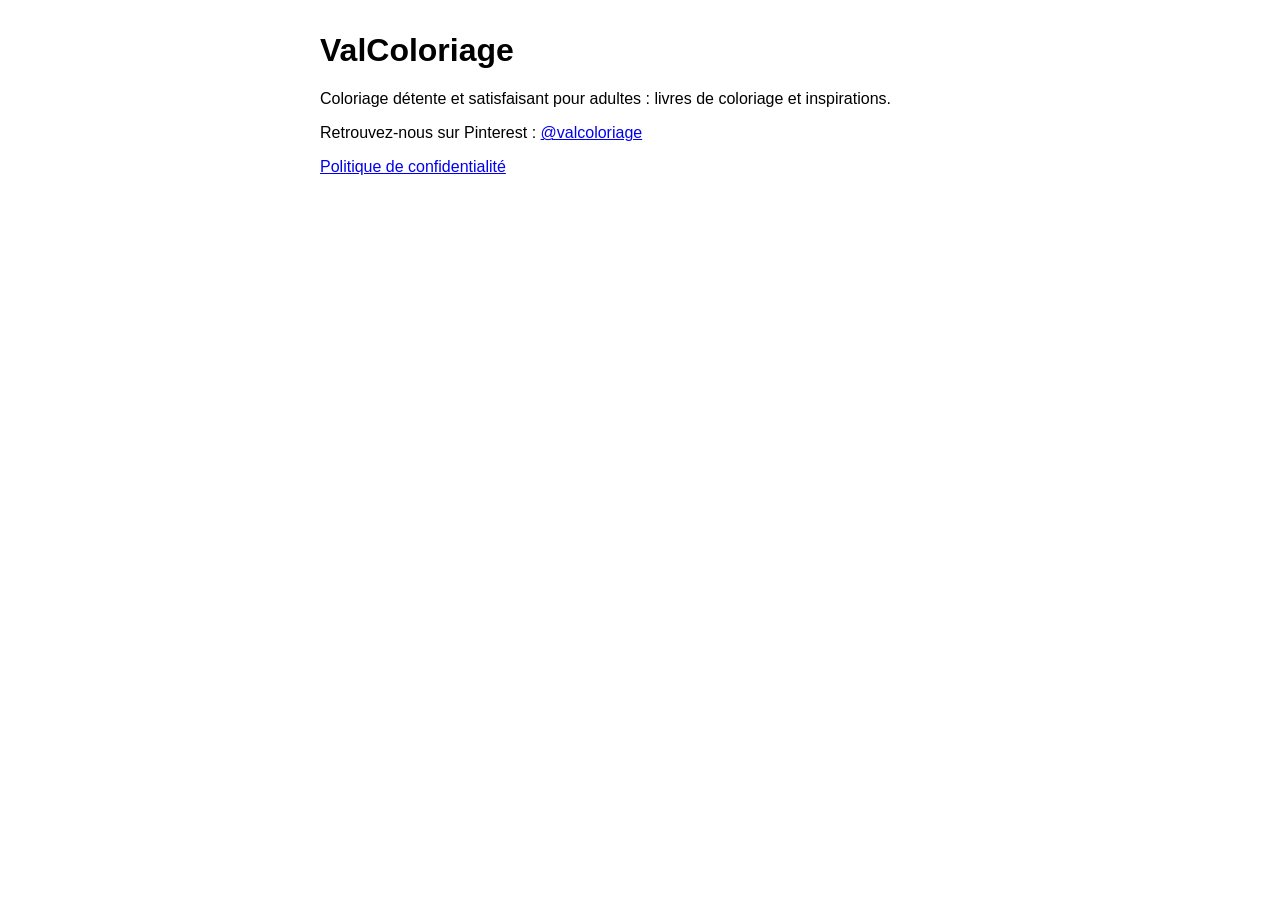
==== index.html @ 1a235e5b "Ajout de index.html" ====
<!doctype html><html lang="fr"><head><meta charset="utf-8"><meta name="viewport" content="width=device-width,initial-scale=1"><title>ValColoriage – coloriage détente &amp; satisfaisant</title></head>
<body style="font-family:sans-serif;max-width:640px;margin:2em auto;padding:0 1em">
<h1>ValColoriage</h1><p>Coloriage détente et satisfaisant pour adultes : livres de coloriage et inspirations.</p>
<p>Retrouvez-nous sur Pinterest : <a href="https://www.pinterest.com/valcoloriage/">@valcoloriage</a></p>
<p><a href="confidentialite.html">Politique de confidentialité</a></p></body></html>
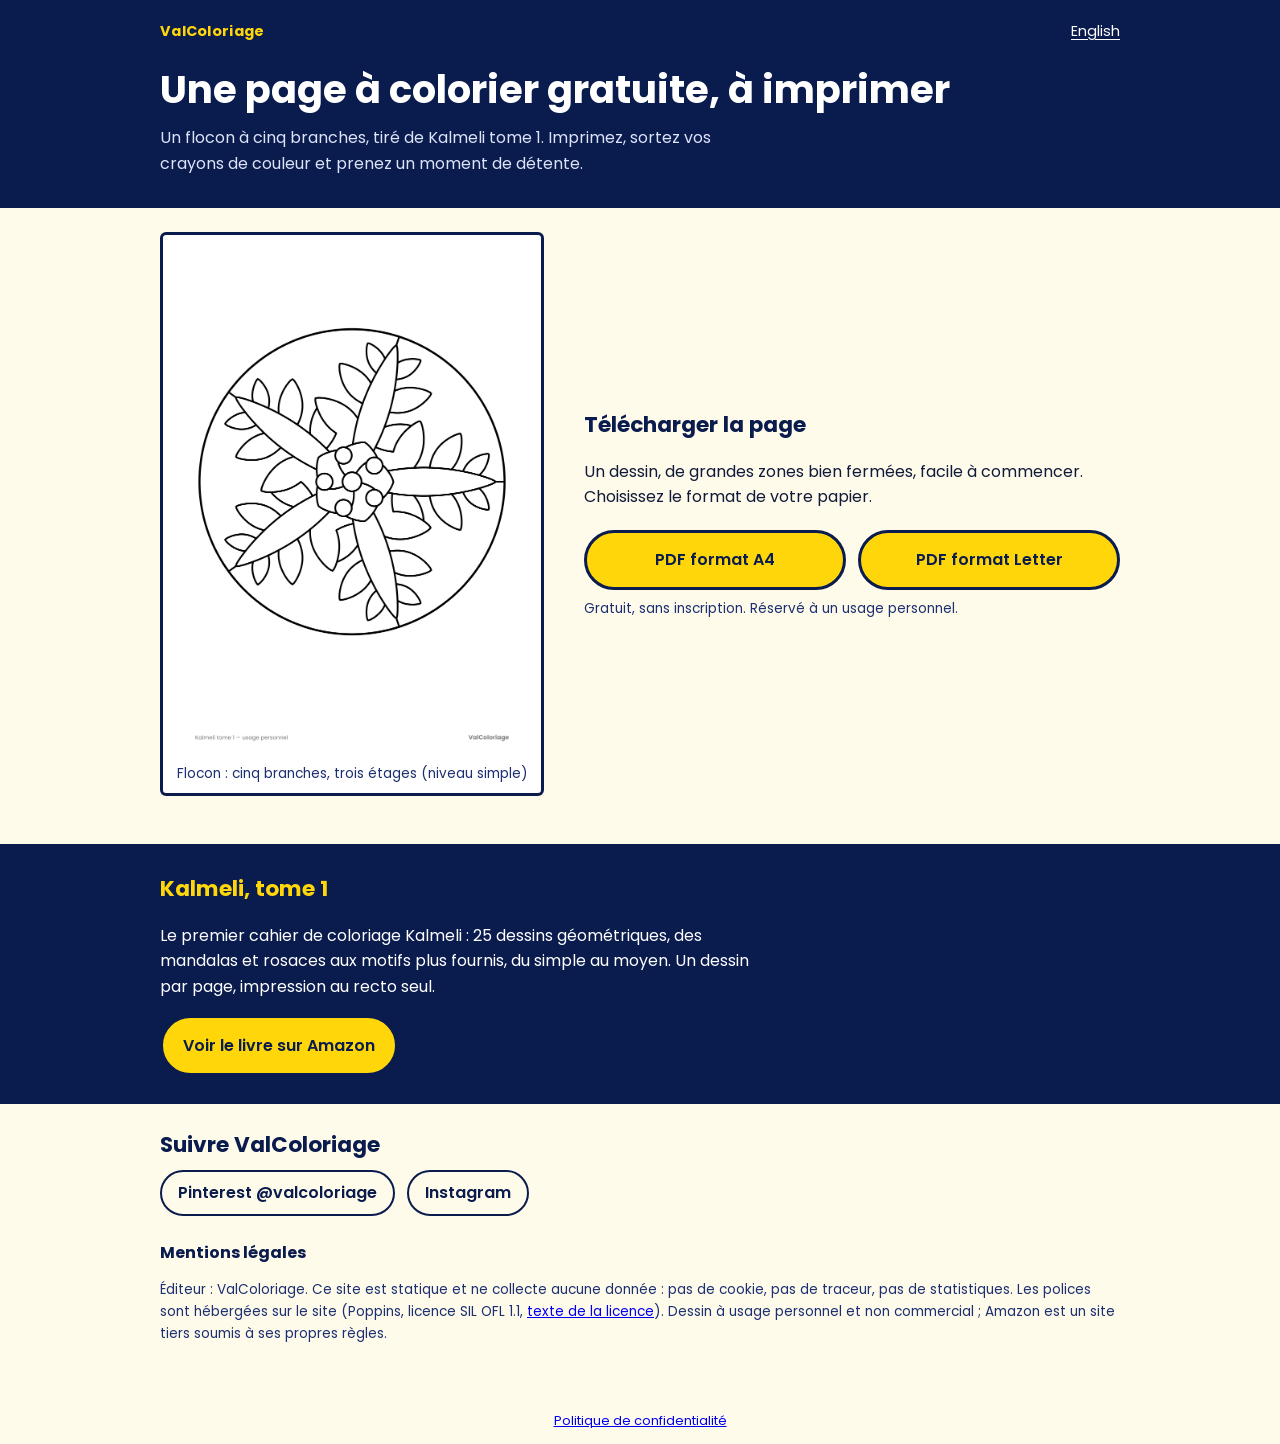
==== commit 4c2a6c7b: "Page gratuite à imprimer (flocon, Kalmeli tome 1), FR et EN, lien Amazon et réseaux" ====
--- a/index.html
+++ b/index.html
@@ -1,5 +1,70 @@
-<!doctype html><html lang="fr"><head><meta charset="utf-8"><meta name="viewport" content="width=device-width,initial-scale=1"><title>ValColoriage – coloriage détente &amp; satisfaisant</title></head>
-<body style="font-family:sans-serif;max-width:640px;margin:2em auto;padding:0 1em">
-<h1>ValColoriage</h1><p>Coloriage détente et satisfaisant pour adultes : livres de coloriage et inspirations.</p>
-<p>Retrouvez-nous sur Pinterest : <a href="https://www.pinterest.com/valcoloriage/">@valcoloriage</a></p>
-<p><a href="confidentialite.html">Politique de confidentialité</a></p></body></html>
+<!doctype html>
+<html lang="fr">
+<head>
+<meta charset="utf-8">
+<meta name="viewport" content="width=device-width, initial-scale=1">
+<title>Page à colorier gratuite : flocon à imprimer | ValColoriage</title>
+<meta name="description" content="Un flocon à colorier à imprimer gratuitement, en PDF A4 ou Letter. Coloriage adulte, motif géométrique pour un moment de détente, extrait de Kalmeli tome 1.">
+<link rel="stylesheet" href="style.css">
+</head>
+<body>
+<header>
+  <div class="contenu">
+    <div class="barre">
+      <span class="marque">ValColoriage</span>
+      <span class="langue"><a href="en/index.html" hreflang="en" lang="en">English</a></span>
+    </div>
+    <h1>Une page à colorier gratuite, à imprimer</h1>
+    <p class="accroche">Un flocon à cinq branches, tiré de Kalmeli tome 1. Imprimez, sortez vos crayons de couleur et prenez un moment de détente.</p>
+  </div>
+</header>
+
+<main>
+  <div class="contenu">
+    <div class="page-gratuite">
+      <figure class="apercu">
+        <img src="img/apercu-flocon.png" width="900" height="1273" alt="Page à colorier : un flocon à cinq branches à rameaux feuillus, dans un grand cercle, en traits noirs sur fond blanc.">
+        <figcaption>Flocon : cinq branches, trois étages (niveau simple)</figcaption>
+      </figure>
+      <div>
+        <h2>Télécharger la page</h2>
+        <p>Un dessin, de grandes zones bien fermées, facile à commencer. Choisissez le format de votre papier.</p>
+        <div class="boutons">
+          <a class="bouton" href="pdf/kalmeli-t1-flocon-a4.pdf" download>PDF format A4</a>
+          <a class="bouton" href="pdf/kalmeli-t1-flocon-letter.pdf" download>PDF format Letter</a>
+        </div>
+        <p class="note">Gratuit, sans inscription. Réservé à un usage personnel.</p>
+      </div>
+    </div>
+  </div>
+</main>
+
+<section class="livre" id="livre">
+  <div class="contenu">
+    <h2>Kalmeli, tome 1</h2>
+    <p>Le premier cahier de coloriage Kalmeli : 25 dessins géométriques, des mandalas et rosaces aux motifs plus fournis, du simple au moyen. Un dessin par page, impression au recto seul.</p>
+    <!-- Lien Amazon FR du tome 1 -->
+    <a class="bouton" href="https://www.amazon.fr/dp/B0HP1N9DHW" rel="noopener">Voir le livre sur Amazon</a>
+  </div>
+</section>
+
+<section class="reseaux" id="reseaux">
+  <div class="contenu">
+    <h2>Suivre ValColoriage</h2>
+    <!-- À REMPLIR : URL des pages sociales (inconnues à ce jour, à confirmer par Léo avant publication). -->
+    <ul>
+      <li><a href="https://www.pinterest.com/valcoloriage/" rel="noopener">Pinterest @valcoloriage</a></li>
+      <li><a href="https://www.instagram.com/livreskalmeli/" rel="noopener">Instagram</a></li>
+    </ul>
+  </div>
+</section>
+
+<footer>
+  <div class="contenu">
+    <h2 id="mentions">Mentions légales</h2>
+    <p>Éditeur : ValColoriage. Ce site est statique et ne collecte aucune donnée : pas de cookie, pas de traceur, pas de statistiques. Les polices sont hébergées sur le site (Poppins, licence SIL OFL 1.1, <a href="fonts/OFL-Poppins.txt">texte de la licence</a>). Dessin à usage personnel et non commercial ; Amazon est un site tiers soumis à ses propres règles.</p>
+  </div>
+</footer>
+<p style="text-align:center;font-size:.8em"><a href="confidentialite.html">Politique de confidentialité</a></p>
+</body>
+</html>
--- a/style.css
+++ b/style.css
@@ -0,0 +1,72 @@
+/* ValColoriage : page gratuite Kalmeli tome 1. Aucune ressource externe. Couleurs de la couverture : bleu nuit #0A1B4D, jaune #FFD60A. */
+@font-face { font-family: "Poppins"; src: url("fonts/Poppins-Regular.ttf") format("truetype"); font-weight: 400; font-display: swap; }
+@font-face { font-family: "Poppins"; src: url("fonts/Poppins-SemiBold.ttf") format("truetype"); font-weight: 600; font-display: swap; }
+@font-face { font-family: "Poppins"; src: url("fonts/Poppins-Bold.ttf") format("truetype"); font-weight: 700; font-display: swap; }
+
+:root {
+  --nuit: #0A1B4D;
+  --nuit-clair: #1B2F72;
+  --jaune: #FFD60A;
+  --creme: #FFFBEA;
+  --texte: #101A3A;
+}
+* { box-sizing: border-box; }
+html { -webkit-text-size-adjust: 100%; }
+body {
+  margin: 0;
+  font-family: "Poppins", system-ui, sans-serif;
+  font-size: 1rem;
+  line-height: 1.6;
+  color: var(--texte);
+  background: var(--creme);
+}
+.contenu { width: 100%; max-width: 62rem; margin: 0 auto; padding: 0 1rem; }
+
+header { background: var(--nuit); color: #fff; padding: 1.25rem 0 2rem; }
+.barre { display: flex; justify-content: space-between; align-items: center; gap: 1rem; font-size: 0.9rem; }
+.marque { font-weight: 700; letter-spacing: 0.02em; color: var(--jaune); }
+.langue a { color: #fff; text-decoration: underline; text-underline-offset: 3px; }
+h1 { font-size: 1.75rem; line-height: 1.2; margin: 1.5rem 0 0.75rem; font-weight: 700; }
+.accroche { margin: 0; color: #DDE3F8; max-width: 36rem; }
+
+main { padding: 1.5rem 0 1rem; }
+.page-gratuite { display: grid; gap: 1.5rem; }
+.apercu { margin: 0; background: #fff; border: 3px solid var(--nuit); border-radius: 6px; padding: 0.5rem; max-width: 24rem; width: 100%; justify-self: center; }
+.apercu img { display: block; width: 100%; height: auto; }
+.apercu figcaption { font-size: 0.85rem; text-align: center; padding-top: 0.5rem; color: var(--nuit-clair); }
+h2 { font-size: 1.35rem; margin: 0 0 0.5rem; color: var(--nuit); }
+.boutons { display: grid; gap: 0.75rem; margin: 1.25rem 0 0.5rem; }
+.bouton {
+  display: block; text-align: center; text-decoration: none; font-weight: 600;
+  padding: 0.9rem 1.25rem; border-radius: 999px; min-height: 3rem;
+  background: var(--jaune); color: var(--nuit); border: 3px solid var(--nuit);
+}
+.bouton:hover, .bouton:focus-visible { background: var(--nuit); color: var(--jaune); }
+.bouton.discret { background: transparent; }
+.bouton.discret:hover, .bouton.discret:focus-visible { background: var(--nuit); color: var(--jaune); }
+.note { font-size: 0.85rem; color: var(--nuit-clair); margin: 0.25rem 0 0; }
+.inactif { display: block; text-align: center; padding: 0.9rem 1.25rem; border-radius: 999px; border: 3px dashed var(--nuit-clair); color: var(--nuit-clair); font-weight: 600; }
+
+section.livre { background: var(--nuit); color: #fff; margin: 2rem 0 0; padding: 1.75rem 0; }
+section.livre h2 { color: var(--jaune); }
+section.livre p { max-width: 38rem; }
+section.livre .bouton { display: inline-block; }
+section.livre .bouton:hover, section.livre .bouton:focus-visible { background: #fff; color: var(--nuit); border-color: #fff; }
+section.livre .inactif { display: inline-block; border-color: #9FB0E6; color: #DDE3F8; }
+
+.reseaux { padding: 1.5rem 0 0.5rem; }
+.reseaux ul { list-style: none; margin: 0; padding: 0; display: flex; flex-wrap: wrap; gap: 0.75rem; }
+.reseaux a { display: inline-block; padding: 0.5rem 1rem; border: 2px solid var(--nuit); border-radius: 999px; color: var(--nuit); text-decoration: none; font-weight: 600; }
+.reseaux a:hover, .reseaux a:focus-visible { background: var(--nuit); color: var(--jaune); }
+
+footer { padding: 1rem 0 2.5rem; font-size: 0.85rem; color: var(--nuit-clair); }
+footer h2 { font-size: 1rem; }
+a:focus-visible { outline: 3px solid var(--jaune); outline-offset: 2px; }
+header a:focus-visible { outline-color: #fff; }
+
+@media (min-width: 48rem) {
+  h1 { font-size: 2.4rem; }
+  .page-gratuite { grid-template-columns: 24rem 1fr; align-items: center; gap: 2.5rem; }
+  .boutons { grid-template-columns: 1fr 1fr; }
+}
+@media print { header, section.livre, .reseaux, footer { display: none; } }
